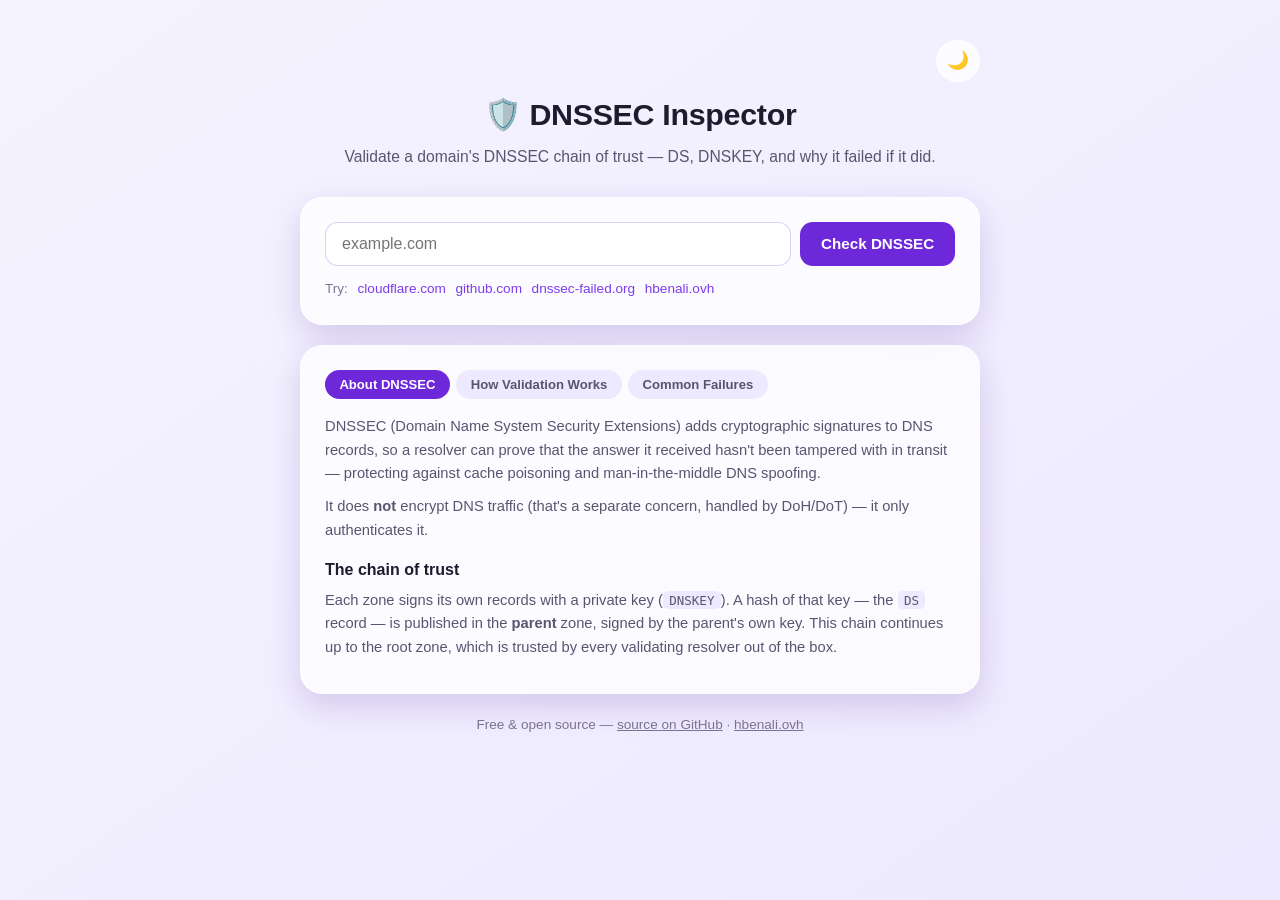
==== index.html @ 381cd642 "Initial commit: DNSSEC Inspector" ====
<!DOCTYPE html>
<html lang="en">
<head>
    <meta charset="UTF-8">
    <meta name="viewport" content="width=device-width, initial-scale=1.0">
    <title>DNSSEC Inspector — Chain of Trust Validator</title>

    <!-- SEO -->
    <meta name="description" content="Free DNSSEC validator. Check whether a domain's DNSSEC chain of trust is signed and valid, inspect its DS and DNSKEY records, and see exactly why validation failed if it did.">
    <meta name="keywords" content="DNSSEC, DNSSEC checker, DS record, DNSKEY, chain of trust, RRSIG, DNS security, domain validation">
    <meta name="author" content="Houssem Ben Ali">
    <meta name="robots" content="index, follow">
    <link rel="canonical" href="https://dnssec.hbenali.ovh/">

    <!-- Security (static hosting: no custom HTTP headers, so CSP/referrer are set here; X-Frame-Options/X-Content-Type-Options need a real header and aren't achievable via meta) -->
    <meta http-equiv="Content-Security-Policy" content="default-src 'self'; script-src 'self' 'unsafe-inline'; style-src 'self' 'unsafe-inline'; font-src 'self'; img-src 'self' data:; connect-src 'self' https://dns.google; object-src 'none'; base-uri 'self'; form-action 'self'">
    <meta name="referrer" content="strict-origin-when-cross-origin">

    <!-- Open Graph -->
    <meta property="og:type" content="website">
    <meta property="og:title" content="DNSSEC Inspector — Chain of Trust Validator">
    <meta property="og:description" content="Check whether a domain's DNSSEC chain of trust is signed and valid, inspect its DS and DNSKEY records, and see exactly why validation failed if it did.">
    <meta property="og:url" content="https://dnssec.hbenali.ovh/">
    <meta property="og:site_name" content="DNSSEC Inspector">
    <meta property="og:locale" content="en_US">
    <meta property="og:image" content="https://dnssec.hbenali.ovh/icon-512.png">

    <!-- Twitter Card -->
    <meta name="twitter:card" content="summary">
    <meta name="twitter:title" content="DNSSEC Inspector — Chain of Trust Validator">
    <meta name="twitter:description" content="Check whether a domain's DNSSEC chain of trust is signed and valid, inspect its DS and DNSKEY records, and see exactly why validation failed if it did.">
    <meta name="twitter:image" content="https://dnssec.hbenali.ovh/icon-512.png">

    <!-- Favicon -->
    <link rel="icon" type="image/svg+xml" href="/favicon.svg">
    <link rel="alternate icon" href="/favicon.ico">
    <link rel="apple-touch-icon" href="/apple-touch-icon.png">
    <meta name="theme-color" content="#4c1d95">
    <link rel="manifest" href="/manifest.json">
    <meta name="mobile-web-app-capable" content="yes">
    <meta name="apple-mobile-web-app-capable" content="yes">
    <meta name="apple-mobile-web-app-status-bar-style" content="black-translucent">
    <meta name="apple-mobile-web-app-title" content="DNSSEC Inspector">

    <!-- dns.google is only hit on-demand after a lookup -->
    <link rel="dns-prefetch" href="https://dns.google">

    <!-- Structured data -->
    <script type="application/ld+json">
    {
        "@context": "https://schema.org",
        "@graph": [
            {
                "@type": "WebSite",
                "url": "https://dnssec.hbenali.ovh/",
                "name": "DNSSEC Inspector",
                "description": "Free DNSSEC chain-of-trust validator.",
                "potentialAction": {
                    "@type": "SearchAction",
                    "target": "https://dnssec.hbenali.ovh/?domain={search_term_string}",
                    "query-input": "required name=search_term_string"
                }
            },
            {
                "@type": "WebApplication",
                "name": "DNSSEC Inspector",
                "url": "https://dnssec.hbenali.ovh/",
                "applicationCategory": "UtilitiesApplication",
                "operatingSystem": "Any",
                "description": "Check whether a domain's DNSSEC chain of trust is signed and valid, inspect DS and DNSKEY records, and see why validation failed if it did.",
                "offers": { "@type": "Offer", "price": "0", "priceCurrency": "USD" }
            }
        ]
    }
    </script>

    <style>
        * { margin: 0; padding: 0; box-sizing: border-box; }

        :root {
            --bg-1: #f5f3ff;
            --bg-2: #ede9fe;
            --text: #1e1b2e;
            --text-muted: #5b5470;
            --text-soft: #7c7593;
            --card-bg: rgba(255, 255, 255, 0.75);
            --card-border: rgba(255, 255, 255, 0.6);
            --accent: #7c3aed;
            --accent-dark: #5b21b6;
            --accent-solid: #6d28d9;
            --accent-solid-hover: #5b21b6;
            --input-bg: #ffffff;
            --input-border: rgba(124, 58, 237, 0.25);
            --chip-bg: #ede9fe;
            --chip-bg2: #ede4ff;
            --shadow-color: rgba(76, 29, 149, 0.18);
            --good: #15803d;
            --good-bg: rgba(21, 128, 61, 0.12);
            --bad: #b91c1c;
            --bad-bg: rgba(185, 28, 28, 0.12);
            --neutral: #57534e;
            --neutral-bg: rgba(87, 83, 78, 0.1);
        }

        @media (prefers-color-scheme: dark) {
            :root:not([data-theme="light"]) {
                --bg-1: #150f26;
                --bg-2: #1e1533;
                --text: #ece9f7;
                --text-muted: #a79fc2;
                --text-soft: #8b83a8;
                --card-bg: rgba(30, 21, 51, 0.78);
                --card-border: rgba(255, 255, 255, 0.08);
                --accent: #a78bfa;
                --accent-dark: #c4b5fd;
                --accent-solid: #7c3aed;
                --accent-solid-hover: #6d28d9;
                --input-bg: #1a1330;
                --input-border: rgba(167, 139, 250, 0.3);
                --chip-bg: #241a3d;
                --chip-bg2: #2a1f45;
                --shadow-color: rgba(0, 0, 0, 0.5);
                --good: #4ade80;
                --good-bg: rgba(74, 222, 128, 0.12);
                --bad: #f87171;
                --bad-bg: rgba(248, 113, 113, 0.14);
                --neutral: #a8a29e;
                --neutral-bg: rgba(168, 162, 158, 0.12);
            }
        }

        :root[data-theme="dark"] {
            --bg-1: #150f26;
            --bg-2: #1e1533;
            --text: #ece9f7;
            --text-muted: #a79fc2;
            --text-soft: #8b83a8;
            --card-bg: rgba(30, 21, 51, 0.78);
            --card-border: rgba(255, 255, 255, 0.08);
            --accent: #a78bfa;
            --accent-dark: #c4b5fd;
            --accent-solid: #7c3aed;
            --accent-solid-hover: #6d28d9;
            --input-bg: #1a1330;
            --input-border: rgba(167, 139, 250, 0.3);
            --chip-bg: #241a3d;
            --chip-bg2: #2a1f45;
            --shadow-color: rgba(0, 0, 0, 0.5);
            --good: #4ade80;
            --good-bg: rgba(74, 222, 128, 0.12);
            --bad: #f87171;
            --bad-bg: rgba(248, 113, 113, 0.14);
            --neutral: #a8a29e;
            --neutral-bg: rgba(168, 162, 158, 0.12);
        }

        body {
            font-family: -apple-system, BlinkMacSystemFont, 'Segoe UI', Roboto, Helvetica, Arial, sans-serif;
            background: linear-gradient(145deg, var(--bg-1) 0%, var(--bg-2) 100%);
            color: var(--text);
            min-height: 100vh;
            line-height: 1.6;
            transition: background 0.3s, color 0.3s;
        }

        .container {
            max-width: 720px;
            margin: 0 auto;
            padding: 2.5rem 1.25rem 4rem;
        }

        .top-row {
            display: flex;
            justify-content: flex-end;
            margin-bottom: 0.5rem;
        }

        .theme-toggle {
            width: 2.6rem;
            height: 2.6rem;
            border-radius: 50%;
            border: 1px solid var(--card-border);
            background: var(--card-bg);
            cursor: pointer;
            font-size: 1.1rem;
            display: flex;
            align-items: center;
            justify-content: center;
            transition: transform 0.2s, border-color 0.2s;
        }

        .theme-toggle:hover { transform: scale(1.08); border-color: var(--accent); }

        header {
            text-align: center;
            margin-bottom: 1.75rem;
        }

        header h1 {
            font-size: 1.9rem;
            font-weight: 800;
            letter-spacing: -0.01em;
            margin-bottom: 0.35rem;
        }

        header p {
            color: var(--text-muted);
            font-size: 0.98rem;
        }

        .glass-card {
            background: var(--card-bg);
            backdrop-filter: blur(12px);
            -webkit-backdrop-filter: blur(12px);
            border: 1px solid var(--card-border);
            border-radius: 1.4rem;
            box-shadow: 0 12px 32px var(--shadow-color);
            padding: 1.5rem;
            margin-bottom: 1.25rem;
        }

        .lookup-row {
            display: flex;
            gap: 0.6rem;
        }

        input[type="text"] {
            flex: 1;
            padding: 0.75rem 1rem;
            font-size: 1rem;
            border-radius: 0.8rem;
            border: 1px solid var(--input-border);
            background: var(--input-bg);
            color: var(--text);
            outline: none;
            transition: border-color 0.2s;
        }

        input[type="text"]:focus { border-color: var(--accent); }

        button {
            padding: 0.75rem 1.3rem;
            font-size: 0.95rem;
            font-weight: 700;
            background: var(--accent-solid);
            color: #ffffff;
            border: none;
            border-radius: 0.8rem;
            cursor: pointer;
            transition: background 0.2s, transform 0.2s;
            white-space: nowrap;
        }

        button:hover { background: var(--accent-solid-hover); }
        button:active { transform: scale(0.97); }

        .examples {
            margin-top: 0.75rem;
            font-size: 0.85rem;
            color: var(--text-soft);
            display: flex;
            flex-wrap: wrap;
            gap: 0.4rem 0.6rem;
            align-items: center;
        }

        .examples a {
            color: var(--accent);
            text-decoration: none;
            cursor: pointer;
        }

        .examples a:hover { text-decoration: underline; }

        .hidden { display: none !important; }

        .spinner {
            display: inline-block;
            width: 1rem;
            height: 1rem;
            border: 2px solid var(--accent);
            border-top-color: transparent;
            border-radius: 50%;
            animation: spin 0.7s linear infinite;
            vertical-align: -0.15em;
            margin-right: 0.4rem;
        }

        @keyframes spin { to { transform: rotate(360deg); } }

        .verdict {
            display: flex;
            align-items: flex-start;
            gap: 0.9rem;
            padding: 1.1rem 1.2rem;
            border-radius: 1rem;
            margin-bottom: 1rem;
        }

        .verdict.good { background: var(--good-bg); color: var(--good); }
        .verdict.bad { background: var(--bad-bg); color: var(--bad); }
        .verdict.neutral { background: var(--neutral-bg); color: var(--neutral); }

        .verdict .icon { font-size: 1.8rem; line-height: 1; }
        .verdict .title { font-weight: 800; font-size: 1.15rem; margin-bottom: 0.2rem; }
        .verdict .detail { font-size: 0.9rem; color: var(--text-muted); font-weight: 400; }

        .section-title {
            font-size: 0.78rem;
            font-weight: 700;
            text-transform: uppercase;
            letter-spacing: 0.04em;
            color: var(--text-soft);
            margin: 1.1rem 0 0.6rem;
        }

        .section-title:first-child { margin-top: 0; }

        .record-list { list-style: none; }

        .record-item {
            background: var(--chip-bg);
            border-radius: 0.7rem;
            padding: 0.7rem 0.9rem;
            margin-bottom: 0.5rem;
            font-family: 'SF Mono', 'Fira Code', monospace;
            font-size: 0.82rem;
            word-break: break-all;
        }

        .record-item .tag {
            display: inline-block;
            background: var(--accent-solid);
            color: #fff;
            font-family: -apple-system, sans-serif;
            font-size: 0.68rem;
            font-weight: 700;
            padding: 0.12rem 0.5rem;
            border-radius: 2em;
            margin-right: 0.5rem;
            vertical-align: middle;
        }

        .empty-note {
            color: var(--text-soft);
            font-size: 0.88rem;
            font-style: italic;
        }

        .raw-toggle {
            background: none;
            border: none;
            color: var(--accent);
            font-weight: 600;
            font-size: 0.85rem;
            padding: 0.4rem 0;
            cursor: pointer;
        }

        .raw-json {
            background: var(--input-bg);
            border: 1px solid var(--input-border);
            border-radius: 0.7rem;
            padding: 0.9rem;
            font-family: 'SF Mono', 'Fira Code', monospace;
            font-size: 0.76rem;
            white-space: pre-wrap;
            word-break: break-all;
            max-height: 320px;
            overflow-y: auto;
            margin-top: 0.5rem;
        }

        .guide-tabs {
            display: flex;
            flex-wrap: wrap;
            gap: 0.4rem;
            margin-bottom: 1rem;
        }

        .guide-tab {
            background: var(--chip-bg);
            color: var(--text-muted);
            border: none;
            border-radius: 2em;
            padding: 0.45rem 0.9rem;
            font-size: 0.82rem;
            font-weight: 600;
            cursor: pointer;
        }

        .guide-tab.active { background: var(--accent-solid); color: #fff; }

        .guide-panel { display: none; font-size: 0.92rem; color: var(--text-muted); }
        .guide-panel.active { display: block; }
        .guide-panel h3 { color: var(--text); font-size: 1rem; margin: 0.9rem 0 0.4rem; }
        .guide-panel h3:first-child { margin-top: 0; }
        .guide-panel p { margin-bottom: 0.6rem; }
        .guide-panel code {
            background: var(--chip-bg);
            padding: 0.1rem 0.4rem;
            border-radius: 0.3rem;
            font-family: 'SF Mono', 'Fira Code', monospace;
            font-size: 0.85em;
        }

        footer {
            text-align: center;
            font-size: 0.85rem;
            color: var(--text-soft);
        }

        footer a { color: var(--text-soft); }
        footer a:hover { color: var(--accent); }

        @media (max-width: 480px) {
            .lookup-row { flex-direction: column; }
            .glass-card { padding: 1.1rem; border-radius: 1.1rem; }
        }
    </style>
</head>
<body>
    <div class="container">
        <div class="top-row">
            <button class="theme-toggle" id="themeToggle" type="button" aria-label="Toggle dark mode" title="Toggle theme">🌙</button>
        </div>

        <header>
            <h1>🛡️ DNSSEC Inspector</h1>
            <p>Validate a domain's DNSSEC chain of trust — DS, DNSKEY, and why it failed if it did.</p>
        </header>

        <div class="glass-card">
            <form id="lookupForm">
                <label for="domainInput" class="hidden">Domain name</label>
                <div class="lookup-row">
                    <input type="text" id="domainInput" placeholder="example.com" autocomplete="off" spellcheck="false" required>
                    <button type="submit" id="lookupBtn">Check DNSSEC</button>
                </div>
            </form>
            <div class="examples">
                Try:
                <a data-domain="cloudflare.com">cloudflare.com</a>
                <a data-domain="github.com">github.com</a>
                <a data-domain="dnssec-failed.org">dnssec-failed.org</a>
                <a data-domain="hbenali.ovh">hbenali.ovh</a>
            </div>
        </div>

        <div id="feedback" class="glass-card hidden"></div>

        <div id="results" class="glass-card hidden"></div>

        <div class="glass-card">
            <div class="guide-tabs">
                <button type="button" class="guide-tab active" data-panel="about">About DNSSEC</button>
                <button type="button" class="guide-tab" data-panel="howworks">How Validation Works</button>
                <button type="button" class="guide-tab" data-panel="issues">Common Failures</button>
            </div>

            <div class="guide-panel active" id="panel-about">
                <p>DNSSEC (Domain Name System Security Extensions) adds cryptographic signatures to DNS records, so a resolver can prove that the answer it received hasn't been tampered with in transit — protecting against cache poisoning and man-in-the-middle DNS spoofing.</p>
                <p>It does <strong>not</strong> encrypt DNS traffic (that's a separate concern, handled by DoH/DoT) — it only authenticates it.</p>
                <h3>The chain of trust</h3>
                <p>Each zone signs its own records with a private key (<code>DNSKEY</code>). A hash of that key — the <code>DS</code> record — is published in the <strong>parent</strong> zone, signed by the parent's own key. This chain continues up to the root zone, which is trusted by every validating resolver out of the box.</p>
            </div>

            <div class="guide-panel" id="panel-howworks">
                <p>This tool asks Google's public resolver (<code>dns.google</code>, DNSSEC-aware) to look up the domain and reports its own <code>AD</code> (Authenticated Data) flag — the same signal your ISP's or browser's resolver relies on.</p>
                <h3>Records checked</h3>
                <p><code>DS</code> — published in the parent zone; its presence is what makes a domain "signed" at all.</p>
                <p><code>DNSKEY</code> — the zone's own public keys: a Key Signing Key (KSK, flag 257) and usually a Zone Signing Key (ZSK, flag 256).</p>
                <p><code>RRSIG</code> — the actual signature attached to each signed record set, included inline when a lookup is made with the DNSSEC OK bit set.</p>
            </div>

            <div class="guide-panel" id="panel-issues">
                <h3>Not signed</h3>
                <p>No <code>DS</code> record exists at the parent zone. This is the default for most domains — DNSSEC is opt-in, not a failure by itself.</p>
                <h3>Validation failed (bogus)</h3>
                <p>A <code>DS</code> record exists, but the signature doesn't check out — usually a stale <code>DS</code> left after rotating <code>DNSKEY</code>s, an expired <code>RRSIG</code>, or a registrar/DNS-host misconfiguration. Browsers and resolvers that enforce DNSSEC will refuse to resolve the domain at all until this is fixed.</p>
                <h3>Expired signatures</h3>
                <p><code>RRSIG</code> records carry validity windows. If a zone stops re-signing (e.g. an automation job breaks), everything downstream starts failing validation once the signatures expire — a common self-inflicted outage.</p>
            </div>
        </div>

        <footer>
            <p>Free &amp; open source — <a href="https://github.com/hbenali/dnssec-inspector-web" target="_blank" rel="noopener">source on GitHub</a> · <a href="https://hbenali.ovh" target="_blank" rel="noopener noreferrer">hbenali.ovh</a></p>
        </footer>
    </div>

    <script>
    (function () {
        'use strict';

        const themeToggle = document.getElementById('themeToggle');
        const lookupForm = document.getElementById('lookupForm');
        const domainInput = document.getElementById('domainInput');
        const feedback = document.getElementById('feedback');
        const results = document.getElementById('results');

        // ---------- Theme ----------
        const THEME_KEY = 'dnssecInspectorTheme';

        function getStoredTheme() {
            try { return localStorage.getItem(THEME_KEY); } catch (e) { return null; }
        }

        function effectiveTheme() {
            const stored = getStoredTheme();
            if (stored === 'light' || stored === 'dark') return stored;
            return window.matchMedia && window.matchMedia('(prefers-color-scheme: dark)').matches ? 'dark' : 'light';
        }

        function applyTheme() {
            const stored = getStoredTheme();
            if (stored === 'light' || stored === 'dark') {
                document.documentElement.setAttribute('data-theme', stored);
            } else {
                document.documentElement.removeAttribute('data-theme');
            }
            themeToggle.textContent = effectiveTheme() === 'dark' ? '☀️' : '🌙';
        }

        themeToggle.addEventListener('click', () => {
            const next = effectiveTheme() === 'dark' ? 'light' : 'dark';
            try { localStorage.setItem(THEME_KEY, next); } catch (e) {}
            applyTheme();
        });

        applyTheme();

        // ---------- Guide tabs ----------
        document.querySelectorAll('.guide-tab').forEach((tab) => {
            tab.addEventListener('click', () => {
                document.querySelectorAll('.guide-tab').forEach((t) => t.classList.remove('active'));
                document.querySelectorAll('.guide-panel').forEach((p) => p.classList.remove('active'));
                tab.classList.add('active');
                document.getElementById('panel-' + tab.dataset.panel).classList.add('active');
            });
        });

        // ---------- Examples ----------
        document.querySelectorAll('.examples a').forEach((a) => {
            a.addEventListener('click', () => {
                domainInput.value = a.dataset.domain;
                runLookup(a.dataset.domain);
            });
        });

        // ---------- Domain extraction & URL param ----------
        function extractDomain(input) {
            try {
                if (!input.startsWith('http://') && !input.startsWith('https://')) {
                    input = 'https://' + input;
                }
                return new URL(input).hostname;
            } catch {
                return input.replace(/^https?:\/\//, '').split('/')[0].trim();
            }
        }

        function getQueryParam(name) {
            return new URLSearchParams(window.location.search).get(name);
        }

        lookupForm.addEventListener('submit', function (e) {
            e.preventDefault();
            const raw = domainInput.value.trim();
            if (!raw) return;
            const domain = extractDomain(raw);
            domainInput.value = domain;
            runLookup(domain);
        });

        const domainParam = getQueryParam('domain');
        if (domainParam) {
            const normalized = extractDomain(domainParam);
            domainInput.value = normalized;
            runLookup(normalized);
        }

        // ---------- DNS-over-HTTPS ----------
        async function doh(name, type) {
            const url = `https://dns.google/resolve?name=${encodeURIComponent(name)}&type=${type}&do=1`;
            const res = await fetch(url);
            if (!res.ok) throw new Error(`DNS query failed (HTTP ${res.status})`);
            return res.json();
        }

        const DS_DIGEST_NAMES = { 1: 'SHA-1', 2: 'SHA-256', 3: 'GOST R 34.11-94', 4: 'SHA-384' };
        const ALGO_NAMES = {
            5: 'RSA/SHA-1', 7: 'RSASHA1-NSEC3-SHA1', 8: 'RSA/SHA-256', 10: 'RSA/SHA-512',
            13: 'ECDSA P-256/SHA-256', 14: 'ECDSA P-384/SHA-384', 15: 'Ed25519', 16: 'Ed448'
        };

        const EDE_MESSAGES = {
            1: 'Unsupported DNSKEY algorithm', 2: 'Unsupported DS digest type',
            6: 'DNSSEC bogus (signature verification failed)', 7: 'Signature expired',
            8: 'Signature not yet valid', 9: 'DNSKEY missing that matches a DS record',
            10: 'RRSIGs missing', 11: 'No zone key found for the signed record',
            12: 'NSEC missing', 23: 'Unsupported NSEC3 iteration count'
        };

        function escapeHtml(str) {
            if (!str) return '';
            return String(str).replace(/[&<>"]/g, (m) => ({
                '&': '&amp;', '<': '&lt;', '>': '&gt;', '"': '&quot;'
            }[m]));
        }

        function parseDnskey(data) {
            const parts = data.split(' ');
            const flags = parseInt(parts[0], 10);
            const algo = parseInt(parts[2], 10);
            return {
                role: flags === 257 ? 'KSK' : flags === 256 ? 'ZSK' : `flags ${flags}`,
                algo: ALGO_NAMES[algo] || `algorithm ${algo}`,
                raw: data
            };
        }

        function parseDs(data) {
            const parts = data.split(' ');
            const keyTag = parts[0];
            const algo = parseInt(parts[1], 10);
            const digestType = parseInt(parts[2], 10);
            return {
                keyTag,
                algo: ALGO_NAMES[algo] || `algorithm ${algo}`,
                digestType: DS_DIGEST_NAMES[digestType] || `type ${digestType}`,
                weakDigest: digestType === 1,
                raw: data
            };
        }

        function renderVerdict(kind, title, detail) {
            const icon = kind === 'good' ? '✅' : kind === 'bad' ? '⚠️' : '➖';
            return `
                <div class="verdict ${kind}">
                    <div class="icon">${icon}</div>
                    <div>
                        <div class="title">${escapeHtml(title)}</div>
                        <div class="detail">${detail}</div>
                    </div>
                </div>
            `;
        }

        async function runLookup(domain) {
            feedback.innerHTML = '<span class="spinner"></span>Checking DNSSEC for ' + escapeHtml(domain) + '...';
            feedback.classList.remove('hidden');
            results.classList.add('hidden');
            results.innerHTML = '';

            try {
                const [dsRes, dnskeyRes] = await Promise.all([
                    doh(domain, 'DS'),
                    doh(domain, 'DNSKEY')
                ]);

                const dsRecords = (dsRes.Answer || []).filter((r) => r.type === 43).map((r) => parseDs(r.data));
                const dnskeyRecords = (dnskeyRes.Answer || []).filter((r) => r.type === 48).map((r) => parseDnskey(r.data));

                const signed = dsRecords.length > 0;
                const validated = dnskeyRes.AD === true;
                const failed = signed && dnskeyRes.Status === 2;

                const edeCodes = (dnskeyRes.extended_dns_errors || dsRes.extended_dns_errors || [])
                    .map((e) => EDE_MESSAGES[e.info_code] || e.extra_text || `error ${e.info_code}`);

                let verdictHtml;
                if (!signed) {
                    verdictHtml = renderVerdict('neutral', 'Not signed',
                        `${escapeHtml(domain)} has no DS record at its parent zone — it isn't using DNSSEC. This is the default for most domains, not necessarily a problem.`);
                } else if (validated) {
                    verdictHtml = renderVerdict('good', 'DNSSEC validated',
                        `The chain of trust from the root down to ${escapeHtml(domain)} checks out. A DNSSEC-aware resolver will accept its answers as authentic.`);
                } else if (failed) {
                    const reason = edeCodes.length ? escapeHtml(edeCodes.join('; ')) : 'signature verification failed';
                    verdictHtml = renderVerdict('bad', 'DNSSEC validation FAILED',
                        `${escapeHtml(domain)} publishes a DS record, but the chain does not validate (${reason}). A DNSSEC-enforcing resolver will refuse to resolve this domain at all.`);
                } else {
                    verdictHtml = renderVerdict('neutral', 'Indeterminate',
                        `${escapeHtml(domain)} has a DS record, but the validating resolver did not set the authenticated flag. Try again, or check with a second resolver.`);
                }

                let html = verdictHtml;

                html += '<div class="section-title">DS records (parent zone)</div>';
                if (dsRecords.length) {
                    html += '<ul class="record-list">' + dsRecords.map((d) => `
                        <li class="record-item"><span class="tag">DS</span>Key tag ${escapeHtml(d.keyTag)} · ${escapeHtml(d.algo)} · digest ${escapeHtml(d.digestType)}${d.weakDigest ? ' ⚠️ deprecated' : ''}</li>
                    `).join('') + '</ul>';
                } else {
                    html += '<p class="empty-note">No DS records found.</p>';
                }

                html += '<div class="section-title">DNSKEY records (zone)</div>';
                if (dnskeyRecords.length) {
                    html += '<ul class="record-list">' + dnskeyRecords.map((k) => `
                        <li class="record-item"><span class="tag">${escapeHtml(k.role)}</span>${escapeHtml(k.algo)}</li>
                    `).join('') + '</ul>';
                } else {
                    html += '<p class="empty-note">No DNSKEY records found.</p>';
                }

                const rawId = 'raw-' + Math.random().toString(36).slice(2);
                html += `<button type="button" class="raw-toggle" data-target="${rawId}">Show raw DNS responses ▾</button>`;
                html += `<pre class="raw-json hidden" id="${rawId}">${escapeHtml(JSON.stringify({ ds: dsRes, dnskey: dnskeyRes }, null, 2))}</pre>`;

                results.innerHTML = html;
                results.classList.remove('hidden');

                const rawToggle = results.querySelector('.raw-toggle');
                rawToggle.addEventListener('click', () => {
                    const pre = document.getElementById(rawToggle.dataset.target);
                    const show = pre.classList.toggle('hidden');
                    rawToggle.textContent = show ? 'Show raw DNS responses ▾' : 'Hide raw DNS responses ▴';
                });

            } catch (err) {
                results.innerHTML = renderVerdict('bad', 'Lookup failed', escapeHtml(err.message));
                results.classList.remove('hidden');
            } finally {
                feedback.classList.add('hidden');
            }
        }

        if ('serviceWorker' in navigator) {
            navigator.serviceWorker.register('/sw.js');
        }
    })();
    </script>
</body>
</html>
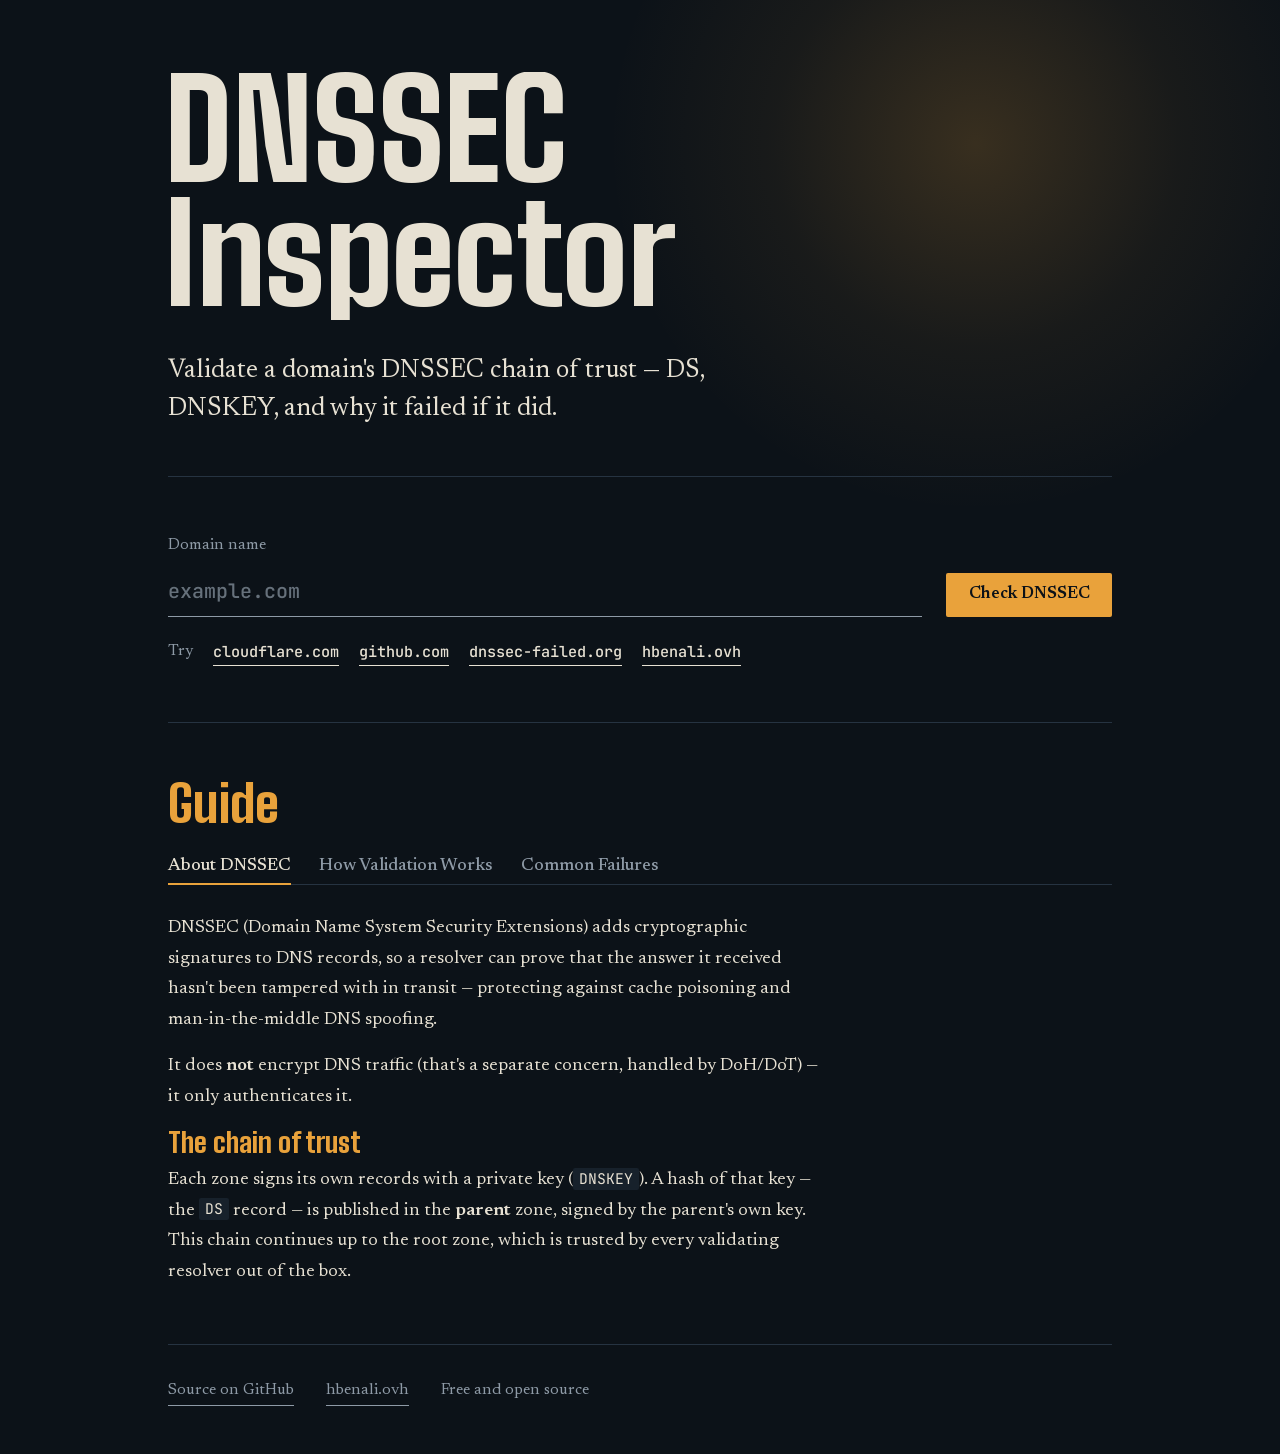
==== commit eafef801: "feat: restyle with the dark editorial design system Align with hbenali.ovh: self-hosted Big Shoulder" ====
--- a/index.html
+++ b/index.html
@@ -35,7 +35,7 @@
     <link rel="icon" type="image/svg+xml" href="/favicon.svg">
     <link rel="alternate icon" href="/favicon.ico">
     <link rel="apple-touch-icon" href="/apple-touch-icon.png">
-    <meta name="theme-color" content="#4c1d95">
+    <meta name="theme-color" content="#0c1218">
     <link rel="manifest" href="/manifest.json">
     <meta name="mobile-web-app-capable" content="yes">
     <meta name="apple-mobile-web-app-capable" content="yes">
@@ -74,390 +74,48 @@
     }
     </script>
 
-    <style>
-        * { margin: 0; padding: 0; box-sizing: border-box; }
-
-        :root {
-            --bg-1: #f5f3ff;
-            --bg-2: #ede9fe;
-            --text: #1e1b2e;
-            --text-muted: #5b5470;
-            --text-soft: #7c7593;
-            --card-bg: rgba(255, 255, 255, 0.75);
-            --card-border: rgba(255, 255, 255, 0.6);
-            --accent: #7c3aed;
-            --accent-dark: #5b21b6;
-            --accent-solid: #6d28d9;
-            --accent-solid-hover: #5b21b6;
-            --input-bg: #ffffff;
-            --input-border: rgba(124, 58, 237, 0.25);
-            --chip-bg: #ede9fe;
-            --chip-bg2: #ede4ff;
-            --shadow-color: rgba(76, 29, 149, 0.18);
-            --good: #15803d;
-            --good-bg: rgba(21, 128, 61, 0.12);
-            --bad: #b91c1c;
-            --bad-bg: rgba(185, 28, 28, 0.12);
-            --neutral: #57534e;
-            --neutral-bg: rgba(87, 83, 78, 0.1);
-        }
-
-        @media (prefers-color-scheme: dark) {
-            :root:not([data-theme="light"]) {
-                --bg-1: #150f26;
-                --bg-2: #1e1533;
-                --text: #ece9f7;
-                --text-muted: #a79fc2;
-                --text-soft: #8b83a8;
-                --card-bg: rgba(30, 21, 51, 0.78);
-                --card-border: rgba(255, 255, 255, 0.08);
-                --accent: #a78bfa;
-                --accent-dark: #c4b5fd;
-                --accent-solid: #7c3aed;
-                --accent-solid-hover: #6d28d9;
-                --input-bg: #1a1330;
-                --input-border: rgba(167, 139, 250, 0.3);
-                --chip-bg: #241a3d;
-                --chip-bg2: #2a1f45;
-                --shadow-color: rgba(0, 0, 0, 0.5);
-                --good: #4ade80;
-                --good-bg: rgba(74, 222, 128, 0.12);
-                --bad: #f87171;
-                --bad-bg: rgba(248, 113, 113, 0.14);
-                --neutral: #a8a29e;
-                --neutral-bg: rgba(168, 162, 158, 0.12);
-            }
-        }
-
-        :root[data-theme="dark"] {
-            --bg-1: #150f26;
-            --bg-2: #1e1533;
-            --text: #ece9f7;
-            --text-muted: #a79fc2;
-            --text-soft: #8b83a8;
-            --card-bg: rgba(30, 21, 51, 0.78);
-            --card-border: rgba(255, 255, 255, 0.08);
-            --accent: #a78bfa;
-            --accent-dark: #c4b5fd;
-            --accent-solid: #7c3aed;
-            --accent-solid-hover: #6d28d9;
-            --input-bg: #1a1330;
-            --input-border: rgba(167, 139, 250, 0.3);
-            --chip-bg: #241a3d;
-            --chip-bg2: #2a1f45;
-            --shadow-color: rgba(0, 0, 0, 0.5);
-            --good: #4ade80;
-            --good-bg: rgba(74, 222, 128, 0.12);
-            --bad: #f87171;
-            --bad-bg: rgba(248, 113, 113, 0.14);
-            --neutral: #a8a29e;
-            --neutral-bg: rgba(168, 162, 158, 0.12);
-        }
-
-        body {
-            font-family: -apple-system, BlinkMacSystemFont, 'Segoe UI', Roboto, Helvetica, Arial, sans-serif;
-            background: linear-gradient(145deg, var(--bg-1) 0%, var(--bg-2) 100%);
-            color: var(--text);
-            min-height: 100vh;
-            line-height: 1.6;
-            transition: background 0.3s, color 0.3s;
-        }
-
-        .container {
-            max-width: 720px;
-            margin: 0 auto;
-            padding: 2.5rem 1.25rem 4rem;
-        }
-
-        .top-row {
-            display: flex;
-            justify-content: flex-end;
-            margin-bottom: 0.5rem;
-        }
-
-        .theme-toggle {
-            width: 2.6rem;
-            height: 2.6rem;
-            border-radius: 50%;
-            border: 1px solid var(--card-border);
-            background: var(--card-bg);
-            cursor: pointer;
-            font-size: 1.1rem;
-            display: flex;
-            align-items: center;
-            justify-content: center;
-            transition: transform 0.2s, border-color 0.2s;
-        }
-
-        .theme-toggle:hover { transform: scale(1.08); border-color: var(--accent); }
-
-        header {
-            text-align: center;
-            margin-bottom: 1.75rem;
-        }
-
-        header h1 {
-            font-size: 1.9rem;
-            font-weight: 800;
-            letter-spacing: -0.01em;
-            margin-bottom: 0.35rem;
-        }
-
-        header p {
-            color: var(--text-muted);
-            font-size: 0.98rem;
-        }
-
-        .glass-card {
-            background: var(--card-bg);
-            backdrop-filter: blur(12px);
-            -webkit-backdrop-filter: blur(12px);
-            border: 1px solid var(--card-border);
-            border-radius: 1.4rem;
-            box-shadow: 0 12px 32px var(--shadow-color);
-            padding: 1.5rem;
-            margin-bottom: 1.25rem;
-        }
-
-        .lookup-row {
-            display: flex;
-            gap: 0.6rem;
-        }
-
-        input[type="text"] {
-            flex: 1;
-            padding: 0.75rem 1rem;
-            font-size: 1rem;
-            border-radius: 0.8rem;
-            border: 1px solid var(--input-border);
-            background: var(--input-bg);
-            color: var(--text);
-            outline: none;
-            transition: border-color 0.2s;
-        }
-
-        input[type="text"]:focus { border-color: var(--accent); }
-
-        button {
-            padding: 0.75rem 1.3rem;
-            font-size: 0.95rem;
-            font-weight: 700;
-            background: var(--accent-solid);
-            color: #ffffff;
-            border: none;
-            border-radius: 0.8rem;
-            cursor: pointer;
-            transition: background 0.2s, transform 0.2s;
-            white-space: nowrap;
-        }
-
-        button:hover { background: var(--accent-solid-hover); }
-        button:active { transform: scale(0.97); }
-
-        .examples {
-            margin-top: 0.75rem;
-            font-size: 0.85rem;
-            color: var(--text-soft);
-            display: flex;
-            flex-wrap: wrap;
-            gap: 0.4rem 0.6rem;
-            align-items: center;
-        }
-
-        .examples a {
-            color: var(--accent);
-            text-decoration: none;
-            cursor: pointer;
-        }
-
-        .examples a:hover { text-decoration: underline; }
-
-        .hidden { display: none !important; }
-
-        .spinner {
-            display: inline-block;
-            width: 1rem;
-            height: 1rem;
-            border: 2px solid var(--accent);
-            border-top-color: transparent;
-            border-radius: 50%;
-            animation: spin 0.7s linear infinite;
-            vertical-align: -0.15em;
-            margin-right: 0.4rem;
-        }
-
-        @keyframes spin { to { transform: rotate(360deg); } }
-
-        .verdict {
-            display: flex;
-            align-items: flex-start;
-            gap: 0.9rem;
-            padding: 1.1rem 1.2rem;
-            border-radius: 1rem;
-            margin-bottom: 1rem;
-        }
-
-        .verdict.good { background: var(--good-bg); color: var(--good); }
-        .verdict.bad { background: var(--bad-bg); color: var(--bad); }
-        .verdict.neutral { background: var(--neutral-bg); color: var(--neutral); }
-
-        .verdict .icon { font-size: 1.8rem; line-height: 1; }
-        .verdict .title { font-weight: 800; font-size: 1.15rem; margin-bottom: 0.2rem; }
-        .verdict .detail { font-size: 0.9rem; color: var(--text-muted); font-weight: 400; }
-
-        .section-title {
-            font-size: 0.78rem;
-            font-weight: 700;
-            text-transform: uppercase;
-            letter-spacing: 0.04em;
-            color: var(--text-soft);
-            margin: 1.1rem 0 0.6rem;
-        }
-
-        .section-title:first-child { margin-top: 0; }
-
-        .record-list { list-style: none; }
-
-        .record-item {
-            background: var(--chip-bg);
-            border-radius: 0.7rem;
-            padding: 0.7rem 0.9rem;
-            margin-bottom: 0.5rem;
-            font-family: 'SF Mono', 'Fira Code', monospace;
-            font-size: 0.82rem;
-            word-break: break-all;
-        }
-
-        .record-item .tag {
-            display: inline-block;
-            background: var(--accent-solid);
-            color: #fff;
-            font-family: -apple-system, sans-serif;
-            font-size: 0.68rem;
-            font-weight: 700;
-            padding: 0.12rem 0.5rem;
-            border-radius: 2em;
-            margin-right: 0.5rem;
-            vertical-align: middle;
-        }
-
-        .empty-note {
-            color: var(--text-soft);
-            font-size: 0.88rem;
-            font-style: italic;
-        }
-
-        .raw-toggle {
-            background: none;
-            border: none;
-            color: var(--accent);
-            font-weight: 600;
-            font-size: 0.85rem;
-            padding: 0.4rem 0;
-            cursor: pointer;
-        }
-
-        .raw-json {
-            background: var(--input-bg);
-            border: 1px solid var(--input-border);
-            border-radius: 0.7rem;
-            padding: 0.9rem;
-            font-family: 'SF Mono', 'Fira Code', monospace;
-            font-size: 0.76rem;
-            white-space: pre-wrap;
-            word-break: break-all;
-            max-height: 320px;
-            overflow-y: auto;
-            margin-top: 0.5rem;
-        }
-
-        .guide-tabs {
-            display: flex;
-            flex-wrap: wrap;
-            gap: 0.4rem;
-            margin-bottom: 1rem;
-        }
-
-        .guide-tab {
-            background: var(--chip-bg);
-            color: var(--text-muted);
-            border: none;
-            border-radius: 2em;
-            padding: 0.45rem 0.9rem;
-            font-size: 0.82rem;
-            font-weight: 600;
-            cursor: pointer;
-        }
-
-        .guide-tab.active { background: var(--accent-solid); color: #fff; }
-
-        .guide-panel { display: none; font-size: 0.92rem; color: var(--text-muted); }
-        .guide-panel.active { display: block; }
-        .guide-panel h3 { color: var(--text); font-size: 1rem; margin: 0.9rem 0 0.4rem; }
-        .guide-panel h3:first-child { margin-top: 0; }
-        .guide-panel p { margin-bottom: 0.6rem; }
-        .guide-panel code {
-            background: var(--chip-bg);
-            padding: 0.1rem 0.4rem;
-            border-radius: 0.3rem;
-            font-family: 'SF Mono', 'Fira Code', monospace;
-            font-size: 0.85em;
-        }
-
-        footer {
-            text-align: center;
-            font-size: 0.85rem;
-            color: var(--text-soft);
-        }
-
-        footer a { color: var(--text-soft); }
-        footer a:hover { color: var(--accent); }
-
-        @media (max-width: 480px) {
-            .lookup-row { flex-direction: column; }
-            .glass-card { padding: 1.1rem; border-radius: 1.1rem; }
-        }
-    </style>
+    <link rel="preload" as="font" type="font/woff2" href="/fonts/big-shoulders-latin-wght.woff2" crossorigin>
+    <link rel="preload" as="font" type="font/woff2" href="/fonts/newsreader-latin-wght.woff2" crossorigin>
+    <link rel="stylesheet" href="/site.css?v=3">
 </head>
 <body>
-    <div class="container">
-        <div class="top-row">
-            <button class="theme-toggle" id="themeToggle" type="button" aria-label="Toggle dark mode" title="Toggle theme">🌙</button>
-        </div>
-
-        <header>
-            <h1>🛡️ DNSSEC Inspector</h1>
-            <p>Validate a domain's DNSSEC chain of trust — DS, DNSKEY, and why it failed if it did.</p>
-        </header>
-
-        <div class="glass-card">
+    <header class="hero wrap">
+        <h1 class="display"><span class="line"><span>DNSSEC</span></span><span class="line"><span>Inspector</span></span></h1>
+        <p class="lead">Validate a domain's DNSSEC chain of trust — DS, DNSKEY, and why it failed if it did.</p>
+    </header>
+
+    <main>
+        <section class="block wrap lookup" aria-labelledby="lookup-h">
+            <h2 id="lookup-h" class="sr-only">Check a domain</h2>
             <form id="lookupForm">
-                <label for="domainInput" class="hidden">Domain name</label>
+                <label for="domainInput">Domain name</label>
                 <div class="lookup-row">
-                    <input type="text" id="domainInput" placeholder="example.com" autocomplete="off" spellcheck="false" required>
-                    <button type="submit" id="lookupBtn">Check DNSSEC</button>
+                    <div class="field">
+                        <input type="text" id="domainInput" placeholder="example.com" autocomplete="off" spellcheck="false" required>
+                    </div>
+                    <button type="submit" id="lookupBtn" class="btn">Check DNSSEC</button>
                 </div>
             </form>
             <div class="examples">
-                Try:
-                <a data-domain="cloudflare.com">cloudflare.com</a>
-                <a data-domain="github.com">github.com</a>
-                <a data-domain="dnssec-failed.org">dnssec-failed.org</a>
-                <a data-domain="hbenali.ovh">hbenali.ovh</a>
-            </div>
-        </div>
-
-        <div id="feedback" class="glass-card hidden"></div>
-
-        <div id="results" class="glass-card hidden"></div>
-
-        <div class="glass-card">
+                <span>Try</span>
+                <button type="button" data-domain="cloudflare.com">cloudflare.com</button>
+                <button type="button" data-domain="github.com">github.com</button>
+                <button type="button" data-domain="dnssec-failed.org">dnssec-failed.org</button>
+                <button type="button" data-domain="hbenali.ovh">hbenali.ovh</button>
+            </div>
+        </section>
+
+        <div id="feedback" class="wrap hidden" role="status" aria-live="polite"></div>
+
+        <section id="results" class="block wrap out hidden" aria-live="polite"></section>
+
+        <section class="block wrap" aria-labelledby="guide-h">
+            <h2 id="guide-h">Guide</h2>
             <div class="guide-tabs">
                 <button type="button" class="guide-tab active" data-panel="about">About DNSSEC</button>
                 <button type="button" class="guide-tab" data-panel="howworks">How Validation Works</button>
                 <button type="button" class="guide-tab" data-panel="issues">Common Failures</button>
             </div>
-
             <div class="guide-panel active" id="panel-about">
                 <p>DNSSEC (Domain Name System Security Extensions) adds cryptographic signatures to DNS records, so a resolver can prove that the answer it received hasn't been tampered with in transit — protecting against cache poisoning and man-in-the-middle DNS spoofing.</p>
                 <p>It does <strong>not</strong> encrypt DNS traffic (that's a separate concern, handled by DoH/DoT) — it only authenticates it.</p>
@@ -481,53 +139,25 @@
                 <h3>Expired signatures</h3>
                 <p><code>RRSIG</code> records carry validity windows. If a zone stops re-signing (e.g. an automation job breaks), everything downstream starts failing validation once the signatures expire — a common self-inflicted outage.</p>
             </div>
+        </section>
+    </main>
+
+    <footer class="foot wrap">
+        <div>
+            <a href="https://github.com/hbenali/dnssec-inspector-web" target="_blank" rel="noopener">Source on GitHub<span class="sr-only"> (opens in a new tab)</span></a>
+            <a href="https://hbenali.ovh" target="_blank" rel="noopener noreferrer">hbenali.ovh<span class="sr-only"> (opens in a new tab)</span></a>
+            <span>Free and open source</span>
         </div>
-
-        <footer>
-            <p>Free &amp; open source — <a href="https://github.com/hbenali/dnssec-inspector-web" target="_blank" rel="noopener">source on GitHub</a> · <a href="https://hbenali.ovh" target="_blank" rel="noopener noreferrer">hbenali.ovh</a></p>
-        </footer>
-    </div>
+    </footer>
 
     <script>
     (function () {
         'use strict';
 
-        const themeToggle = document.getElementById('themeToggle');
         const lookupForm = document.getElementById('lookupForm');
         const domainInput = document.getElementById('domainInput');
         const feedback = document.getElementById('feedback');
         const results = document.getElementById('results');
-
-        // ---------- Theme ----------
-        const THEME_KEY = 'dnssecInspectorTheme';
-
-        function getStoredTheme() {
-            try { return localStorage.getItem(THEME_KEY); } catch (e) { return null; }
-        }
-
-        function effectiveTheme() {
-            const stored = getStoredTheme();
-            if (stored === 'light' || stored === 'dark') return stored;
-            return window.matchMedia && window.matchMedia('(prefers-color-scheme: dark)').matches ? 'dark' : 'light';
-        }
-
-        function applyTheme() {
-            const stored = getStoredTheme();
-            if (stored === 'light' || stored === 'dark') {
-                document.documentElement.setAttribute('data-theme', stored);
-            } else {
-                document.documentElement.removeAttribute('data-theme');
-            }
-            themeToggle.textContent = effectiveTheme() === 'dark' ? '☀️' : '🌙';
-        }
-
-        themeToggle.addEventListener('click', () => {
-            const next = effectiveTheme() === 'dark' ? 'light' : 'dark';
-            try { localStorage.setItem(THEME_KEY, next); } catch (e) {}
-            applyTheme();
-        });
-
-        applyTheme();
 
         // ---------- Guide tabs ----------
         document.querySelectorAll('.guide-tab').forEach((tab) => {
@@ -540,7 +170,7 @@
         });
 
         // ---------- Examples ----------
-        document.querySelectorAll('.examples a').forEach((a) => {
+        document.querySelectorAll('.examples button').forEach((a) => {
             a.addEventListener('click', () => {
                 domainInput.value = a.dataset.domain;
                 runLookup(a.dataset.domain);
@@ -634,20 +264,16 @@
         }
 
         function renderVerdict(kind, title, detail) {
-            const icon = kind === 'good' ? '✅' : kind === 'bad' ? '⚠️' : '➖';
             return `
                 <div class="verdict ${kind}">
-                    <div class="icon">${icon}</div>
-                    <div>
-                        <div class="title">${escapeHtml(title)}</div>
-                        <div class="detail">${detail}</div>
-                    </div>
+                    <div class="title">${escapeHtml(title)}</div>
+                    <div class="detail">${detail}</div>
                 </div>
             `;
         }
 
         async function runLookup(domain) {
-            feedback.innerHTML = '<span class="spinner"></span>Checking DNSSEC for ' + escapeHtml(domain) + '...';
+            feedback.innerHTML = '<span class="spinner" aria-hidden="true"></span>Checking DNSSEC for ' + escapeHtml(domain) + '...';
             feedback.classList.remove('hidden');
             results.classList.add('hidden');
             results.innerHTML = '';
@@ -689,7 +315,7 @@
                 html += '<div class="section-title">DS records (parent zone)</div>';
                 if (dsRecords.length) {
                     html += '<ul class="record-list">' + dsRecords.map((d) => `
-                        <li class="record-item"><span class="tag">DS</span>Key tag ${escapeHtml(d.keyTag)} · ${escapeHtml(d.algo)} · digest ${escapeHtml(d.digestType)}${d.weakDigest ? ' ⚠️ deprecated' : ''}</li>
+                        <li class="record-item"><span class="tag">DS</span><span>Key tag ${escapeHtml(d.keyTag)}</span><span>${escapeHtml(d.algo)}</span><span>digest ${escapeHtml(d.digestType)}</span>${d.weakDigest ? '<span class="note">Warning: deprecated digest</span>' : ''}</li>
                     `).join('') + '</ul>';
                 } else {
                     html += '<p class="empty-note">No DS records found.</p>';
@@ -705,7 +331,7 @@
                 }
 
                 const rawId = 'raw-' + Math.random().toString(36).slice(2);
-                html += `<button type="button" class="raw-toggle" data-target="${rawId}">Show raw DNS responses ▾</button>`;
+                html += `<button type="button" class="raw-toggle" data-target="${rawId}">Show raw DNS responses</button>`;
                 html += `<pre class="raw-json hidden" id="${rawId}">${escapeHtml(JSON.stringify({ ds: dsRes, dnskey: dnskeyRes }, null, 2))}</pre>`;
 
                 results.innerHTML = html;
@@ -715,7 +341,7 @@
                 rawToggle.addEventListener('click', () => {
                     const pre = document.getElementById(rawToggle.dataset.target);
                     const show = pre.classList.toggle('hidden');
-                    rawToggle.textContent = show ? 'Show raw DNS responses ▾' : 'Hide raw DNS responses ▴';
+                    rawToggle.textContent = show ? 'Show raw DNS responses' : 'Hide raw DNS responses';
                 });
 
             } catch (err) {
--- a/site.css
+++ b/site.css
@@ -0,0 +1,195 @@
+/* DNSSEC Inspector: dark editorial, shared with hbenali.ovh. Fonts are self-hosted (see fonts/README.md). */
+
+@font-face { font-family: 'Big Shoulders'; font-style: normal; font-weight: 600 900; font-display: swap; src: url('/fonts/big-shoulders-latin-wght.woff2') format('woff2'); }
+@font-face { font-family: 'Newsreader'; font-style: normal; font-weight: 200 800; font-display: swap; src: url('/fonts/newsreader-latin-wght.woff2') format('woff2'); }
+@font-face { font-family: 'Newsreader'; font-style: italic; font-weight: 200 800; font-display: swap; src: url('/fonts/newsreader-italic-latin-wght.woff2') format('woff2'); }
+@font-face { font-family: 'JetBrains Mono'; font-style: normal; font-weight: 100 800; font-display: swap; src: url('/fonts/jetbrains-mono-latin-wght.woff2') format('woff2'); }
+
+:root {
+    --ink: #0c1218;
+    --slate: #17212b;
+    --line: #263341;
+    --bone: #e7e1d3;
+    --mist: #8e9aa6;
+    --sodium: #e9a23b;
+    --verdigris: #5db7a0;
+    --fail: #e5776f;
+
+    --display: 'Big Shoulders', 'Arial Narrow', Impact, sans-serif;
+    --serif: 'Newsreader', Georgia, serif;
+    --mono: 'JetBrains Mono', ui-monospace, monospace;
+
+    --gutter: clamp(1.5rem, 4vw, 2.5rem);
+    color-scheme: dark;
+}
+
+*, *::before, *::after { box-sizing: border-box; margin: 0; padding: 0; }
+
+html { background: var(--ink); overflow-x: clip; }
+
+body {
+    overflow-x: clip;
+    min-height: 100vh;
+    background: var(--ink);
+    color: var(--bone);
+    font-family: var(--serif);
+    font-size: 1.125rem;
+    line-height: 1.7;
+    font-optical-sizing: auto;
+    -webkit-font-smoothing: antialiased;
+    text-rendering: optimizeLegibility;
+}
+
+::selection { background: var(--sodium); color: var(--ink); }
+:focus-visible { outline: 2px solid var(--sodium); outline-offset: 4px; border-radius: 2px; }
+
+a { color: inherit; }
+ul { list-style: none; }
+strong { font-weight: 600; }
+[hidden], .hidden { display: none !important; }
+.sr-only { position: absolute; width: 1px; height: 1px; overflow: hidden; clip-path: inset(50%); white-space: nowrap; }
+
+.link, footer a {
+    text-decoration: none;
+    background-image: linear-gradient(currentColor, currentColor);
+    background-repeat: no-repeat;
+    background-size: 100% 1px;
+    background-position: 0 100%;
+    padding-bottom: 2px;
+    transition: background-size 0.35s cubic-bezier(0.22, 1, 0.36, 1), color 0.2s;
+}
+.link:hover, .link:focus-visible, footer a:hover, footer a:focus-visible { color: var(--sodium); background-size: 100% 2px; }
+
+.display { font-family: var(--display); font-weight: 800; line-height: 0.86; letter-spacing: -0.01em; }
+
+.wrap { max-width: 64rem; margin: 0 auto; padding-inline: var(--gutter); }
+
+/* Hero */
+.hero { position: relative; isolation: isolate; padding-block: 4.5rem 3rem; }
+.hero::before {
+    content: ''; position: absolute; z-index: -1; top: -14rem; right: -12rem;
+    width: min(46rem, 140vw); aspect-ratio: 1; border-radius: 50%;
+    background: radial-gradient(closest-side, rgba(233, 162, 59, 0.2), rgba(233, 162, 59, 0.06) 55%, transparent);
+    pointer-events: none;
+}
+.hero h1 { font-size: clamp(3.4rem, 13vw, 8.5rem); margin-left: -0.03em; }
+.hero h1 .line { display: block; overflow: hidden; padding-bottom: 0.05em; }
+.hero h1 .line > span { display: block; animation: rise 1.1s cubic-bezier(0.16, 1, 0.3, 1) both; }
+.hero h1 .line:nth-child(2) > span { animation-delay: 0.13s; }
+.hero .lead { margin-top: 2rem; max-width: 38ch; font-size: clamp(1.25rem, 2.4vw, 1.6rem); line-height: 1.5; animation: fade 0.9s 0.5s both; }
+
+@keyframes rise { from { transform: translateY(108%); } }
+@keyframes fade { from { opacity: 0; transform: translateY(12px); } }
+
+/* Sections */
+.block { position: relative; padding-block: 3.5rem; }
+.block::before { content: ''; position: absolute; top: 0; left: var(--gutter); right: var(--gutter); height: 1px; background: var(--line); }
+.block h2 { font-family: var(--display); font-weight: 800; font-size: clamp(2.2rem, 5vw, 3.2rem); line-height: 1; color: var(--sodium); margin-bottom: 1.25rem; }
+.block h3 { font-family: var(--display); font-weight: 800; font-size: 1.7rem; line-height: 1.05; color: var(--sodium); margin: 1.75rem 0 0.5rem; }
+.block h3:first-child { margin-top: 0; }
+
+/* Lookup form */
+.lookup label { display: block; color: var(--mist); font-size: 1rem; margin-bottom: 0.4rem; }
+.lookup-row { display: flex; align-items: flex-end; gap: 1.5rem; }
+.field { flex: 1; min-width: 0; display: flex; border-bottom: 1px solid var(--mist); transition: border-color 0.2s; }
+.field:focus-within { border-color: var(--sodium); }
+.field input {
+    flex: 1; min-width: 0; background: none; border: 0; outline: 0; color: var(--bone);
+    font: 500 1.25rem/1 var(--mono); padding: 0.75rem 0;
+}
+.field input::placeholder { color: var(--mist); opacity: 0.7; }
+.btn {
+    background: var(--sodium); color: var(--ink); border: 0; border-radius: 2px; cursor: pointer;
+    font: 600 1.05rem/1 var(--serif); padding: 0.85rem 1.4rem; white-space: nowrap;
+    transition: background-color 0.2s, transform 0.2s;
+}
+.btn:hover, .btn:focus-visible { background: var(--bone); transform: translateY(-2px); }
+.btn:active { transform: translateY(0); }
+.examples { margin-top: 1.25rem; color: var(--mist); display: flex; flex-wrap: wrap; align-items: center; gap: 0.25rem 1.25rem; font-size: 1rem; }
+.examples button {
+    background: none; border: 0; cursor: pointer; color: var(--bone); font: 500 0.95rem var(--mono);
+    padding: 0.25rem 0; background-image: linear-gradient(currentColor, currentColor); background-repeat: no-repeat;
+    background-size: 100% 1px; background-position: 0 100%; transition: color 0.2s, background-size 0.35s;
+}
+.examples button:hover { color: var(--sodium); background-size: 100% 2px; }
+
+/* Feedback and results */
+.out { padding-top: 0; }
+.out::before { display: none; }
+.spinner {
+    display: inline-block; width: 1rem; height: 1rem; border: 2px solid var(--sodium); border-top-color: transparent;
+    border-radius: 50%; animation: spin 0.7s linear infinite; vertical-align: -0.15em; margin-right: 0.6rem;
+}
+@keyframes spin { to { transform: rotate(360deg); } }
+#feedback { color: var(--mist); padding-block: 0 2rem; overflow-wrap: anywhere; }
+
+.verdict { border-top: 1px solid var(--line); border-left: 4px solid var(--mist); padding: 1.5rem 0 1.5rem 1.25rem; margin-bottom: 1.5rem; }
+.verdict.good { border-left-color: var(--verdigris); }
+.verdict.warn { border-left-color: var(--sodium); }
+.verdict.bad { border-left-color: var(--fail); }
+.verdict .title { font-family: var(--display); font-weight: 800; font-size: clamp(2.2rem, 6vw, 3.4rem); line-height: 0.95; }
+.verdict.good .title { color: var(--verdigris); }
+.verdict.warn .title { color: var(--sodium); }
+.verdict.bad .title { color: var(--fail); }
+.verdict .detail { margin-top: 0.75rem; max-width: 62ch; overflow-wrap: anywhere; }
+
+.section-title { font-family: var(--display); font-weight: 800; font-size: 1.7rem; line-height: 1.05; color: var(--sodium); margin: 2rem 0 0.75rem; }
+.record-list li {
+    border-top: 1px solid var(--line); padding: 0.75rem 0; font: 0.9rem/1.7 var(--mono);
+    display: flex; flex-wrap: wrap; gap: 0.1rem 1.5rem; overflow-wrap: anywhere;
+}
+.record-list li:last-child { border-bottom: 1px solid var(--line); }
+.record-item .tag { font-weight: 700; color: var(--sodium); min-width: 3.5rem; }
+.record-item .note { color: var(--sodium); }
+.empty-note { color: var(--mist); font-style: italic; }
+
+.raw-toggle {
+    margin-top: 1.5rem; background: none; border: 0; cursor: pointer; color: var(--bone); font: inherit; font-size: 1rem;
+    padding: 0.25rem 0; background-image: linear-gradient(currentColor, currentColor); background-repeat: no-repeat;
+    background-size: 100% 1px; background-position: 0 100%; transition: color 0.2s;
+}
+.raw-toggle:hover { color: var(--sodium); }
+.raw-json {
+    margin-top: 1rem; border: 1px solid var(--line); background: rgba(23, 33, 43, 0.6); border-radius: 2px;
+    padding: 1rem 1.25rem; font: 0.8rem/1.7 var(--mono); white-space: pre-wrap; overflow-wrap: anywhere; max-height: 20rem; overflow-y: auto;
+}
+
+/* Guide tabs */
+.guide-tabs { display: flex; flex-wrap: wrap; gap: 0.25rem 1.75rem; border-bottom: 1px solid var(--line); margin-bottom: 1.75rem; }
+.guide-tab {
+    background: none; border: 0; border-bottom: 2px solid transparent; margin-bottom: -1px; cursor: pointer;
+    color: var(--mist); font: 500 1.1rem var(--serif); padding: 0.5rem 0; transition: color 0.2s, border-color 0.2s;
+}
+.guide-tab:hover { color: var(--bone); }
+.guide-tab.active { color: var(--bone); border-bottom-color: var(--sodium); }
+.guide-panel { display: none; max-width: 66ch; }
+.guide-panel.active { display: block; }
+.guide-panel p + p, .guide-panel p + h3 { margin-top: 1rem; }
+.guide-panel code, .detail code { font-family: var(--mono); font-size: 0.82em; background: var(--slate); padding: 0.1em 0.4em; border-radius: 2px; }
+
+footer { color: var(--mist); font-size: 1rem; }
+.foot { padding-block: 0 3rem; }
+.foot > div { border-top: 1px solid var(--line); padding-top: 2rem; display: flex; flex-wrap: wrap; gap: 0.5rem 2rem; }
+
+/* 404 */
+.nf { min-height: 100vh; display: flex; flex-direction: column; justify-content: center; padding-block: 4rem; position: relative; isolation: isolate; overflow: hidden; max-width: none; }
+.nf::before {
+    content: ''; position: absolute; z-index: -1; top: -12rem; right: -10rem; width: min(40rem, 140vw); aspect-ratio: 1; border-radius: 50%;
+    background: radial-gradient(closest-side, rgba(233, 162, 59, 0.2), rgba(233, 162, 59, 0.06) 55%, transparent);
+}
+.nf-code { font-size: clamp(9rem, 34vw, 24rem); color: var(--sodium); }
+.nf h1 { font-size: clamp(2.8rem, 7vw, 5rem); margin-top: 0.5rem; }
+.nf-lead { margin-top: 1rem; max-width: 40ch; color: var(--mist); font-size: 1.3rem; }
+.nf-links { margin-top: 2rem; display: flex; flex-wrap: wrap; gap: 0.75rem 2rem; font-size: 1.25rem; }
+.nf-log { margin-top: 3rem; max-width: 44rem; overflow-wrap: anywhere; border: 1px solid var(--line); background: rgba(23, 33, 43, 0.6); padding: 1.25rem 1.5rem; font: 0.875rem/1.8 var(--mono); border-radius: 2px; }
+.nf-log .err { color: var(--sodium); }
+.nf-log .dim { color: var(--mist); }
+
+@media (max-width: 36rem) {
+    .lookup-row { flex-direction: column; align-items: stretch; gap: 1rem; }
+    .field input { font-size: 1.1rem; }
+}
+
+@media (prefers-reduced-motion: reduce) {
+    *, *::before, *::after { animation-duration: 0.01ms !important; animation-delay: 0s !important; transition-duration: 0.01ms !important; }
+}
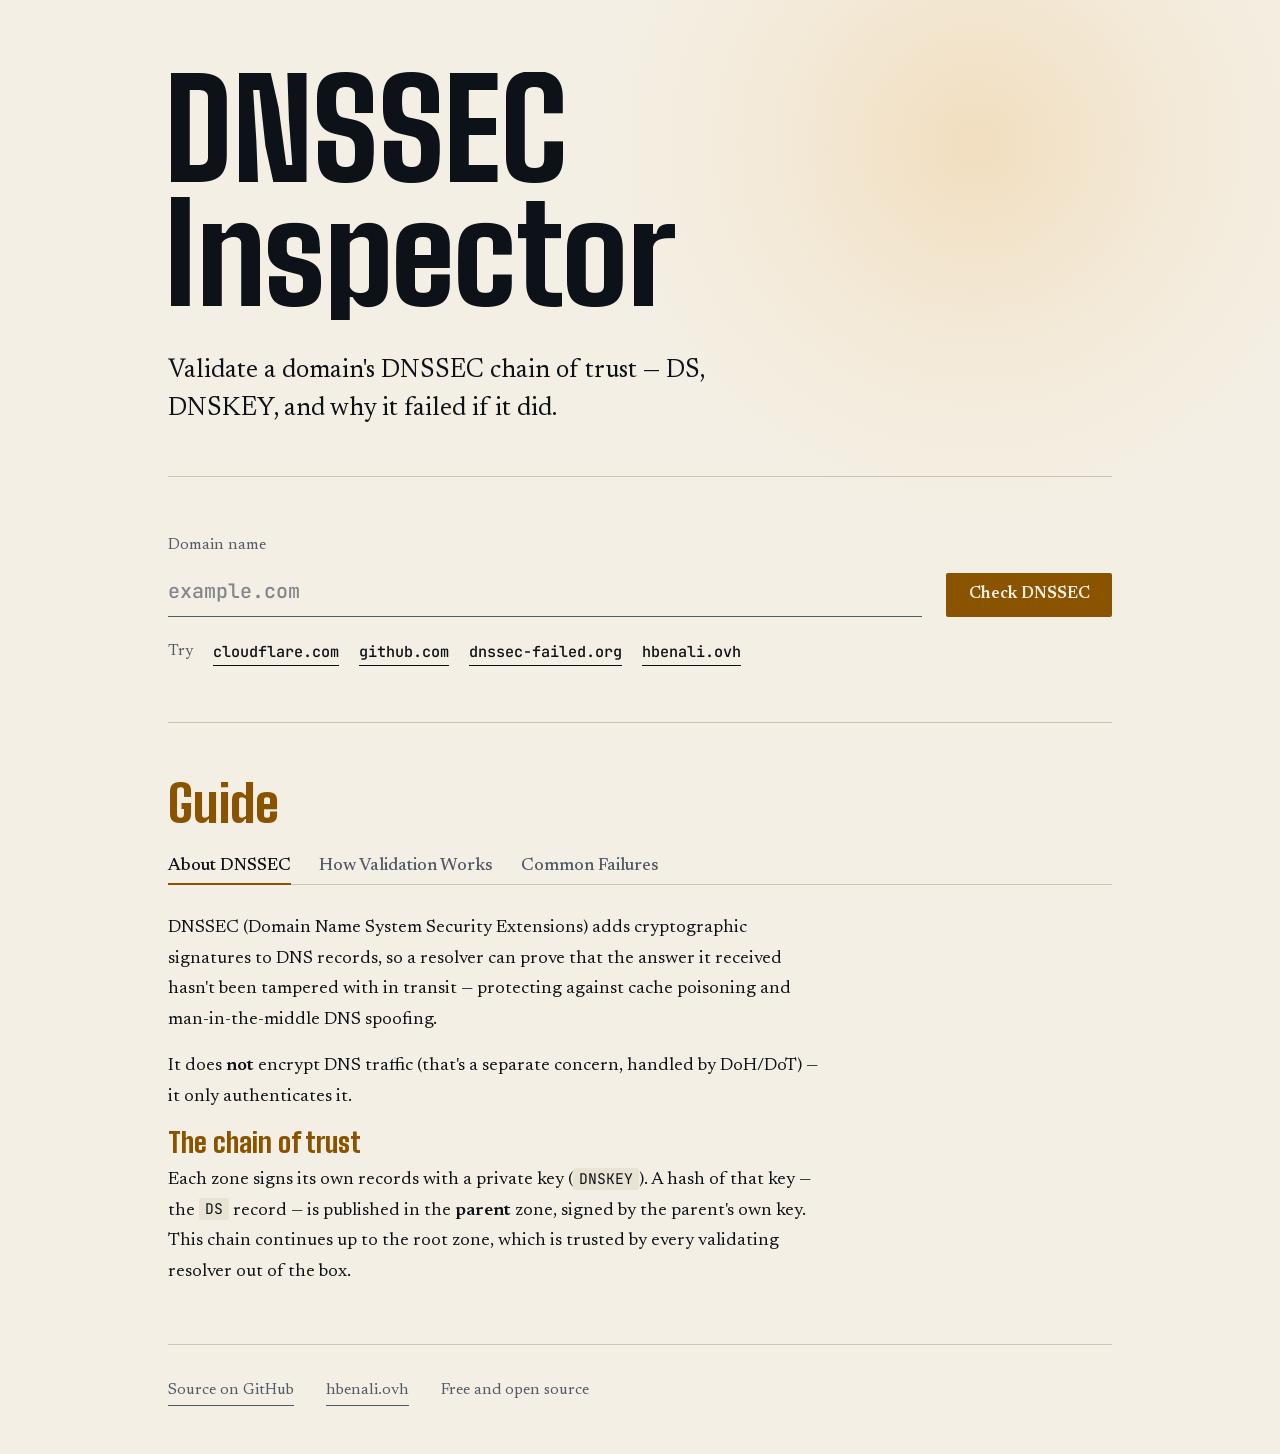
==== commit 6ae7f9ed: "feat: follow the system light/dark setting Dark stays the default and the identity. When the system " ====
--- a/index.html
+++ b/index.html
@@ -35,7 +35,9 @@
     <link rel="icon" type="image/svg+xml" href="/favicon.svg">
     <link rel="alternate icon" href="/favicon.ico">
     <link rel="apple-touch-icon" href="/apple-touch-icon.png">
-    <meta name="theme-color" content="#0c1218">
+    <meta name="color-scheme" content="dark light">
+    <meta name="theme-color" content="#0c1218" media="(prefers-color-scheme: dark)">
+    <meta name="theme-color" content="#f4efe4" media="(prefers-color-scheme: light)">
     <link rel="manifest" href="/manifest.json">
     <meta name="mobile-web-app-capable" content="yes">
     <meta name="apple-mobile-web-app-capable" content="yes">
@@ -76,7 +78,7 @@
 
     <link rel="preload" as="font" type="font/woff2" href="/fonts/big-shoulders-latin-wght.woff2" crossorigin>
     <link rel="preload" as="font" type="font/woff2" href="/fonts/newsreader-latin-wght.woff2" crossorigin>
-    <link rel="stylesheet" href="/site.css?v=3">
+    <link rel="stylesheet" href="/site.css?v=4">
 </head>
 <body>
     <header class="hero wrap">
--- a/site.css
+++ b/site.css
@@ -14,6 +14,9 @@
     --sodium: #e9a23b;
     --verdigris: #5db7a0;
     --fail: #e5776f;
+    --glow: rgba(233, 162, 59, 0.2);
+    --glow-soft: rgba(233, 162, 59, 0.06);
+    --wash: rgba(23, 33, 43, 0.6);
 
     --display: 'Big Shoulders', 'Arial Narrow', Impact, sans-serif;
     --serif: 'Newsreader', Georgia, serif;
@@ -21,6 +24,25 @@
 
     --gutter: clamp(1.5rem, 4vw, 2.5rem);
     color-scheme: dark;
+}
+
+/* Light: follows the system setting, no toggle. Dark above is the default and the identity.
+   Contrast on --ink (page) / --slate (surface): text 16:1, muted 6.0/5.4, accent 5.5/4.9, ok 5.2/4.7, fail 5.7/5.1. */
+@media (prefers-color-scheme: light) {
+    :root {
+        --ink: #f4efe4;
+        --slate: #e9e3d4;
+        --line: #cbc3b0;
+        --bone: #0c1218;
+        --mist: #4f5b67;
+        --sodium: #8a5300;
+        --verdigris: #1b7058;
+        --fail: #b3261e;
+        --glow: rgba(233, 162, 59, 0.22);
+        --glow-soft: rgba(233, 162, 59, 0.07);
+        --wash: rgba(233, 227, 212, 0.7);
+        color-scheme: light;
+    }
 }
 
 *, *::before, *::after { box-sizing: border-box; margin: 0; padding: 0; }
@@ -69,7 +91,7 @@
 .hero::before {
     content: ''; position: absolute; z-index: -1; top: -14rem; right: -12rem;
     width: min(46rem, 140vw); aspect-ratio: 1; border-radius: 50%;
-    background: radial-gradient(closest-side, rgba(233, 162, 59, 0.2), rgba(233, 162, 59, 0.06) 55%, transparent);
+    background: radial-gradient(closest-side, var(--glow), var(--glow-soft) 55%, transparent);
     pointer-events: none;
 }
 .hero h1 { font-size: clamp(3.4rem, 13vw, 8.5rem); margin-left: -0.03em; }
@@ -150,7 +172,7 @@
 }
 .raw-toggle:hover { color: var(--sodium); }
 .raw-json {
-    margin-top: 1rem; border: 1px solid var(--line); background: rgba(23, 33, 43, 0.6); border-radius: 2px;
+    margin-top: 1rem; border: 1px solid var(--line); background: var(--wash); border-radius: 2px;
     padding: 1rem 1.25rem; font: 0.8rem/1.7 var(--mono); white-space: pre-wrap; overflow-wrap: anywhere; max-height: 20rem; overflow-y: auto;
 }
 
@@ -175,13 +197,13 @@
 .nf { min-height: 100vh; display: flex; flex-direction: column; justify-content: center; padding-block: 4rem; position: relative; isolation: isolate; overflow: hidden; max-width: none; }
 .nf::before {
     content: ''; position: absolute; z-index: -1; top: -12rem; right: -10rem; width: min(40rem, 140vw); aspect-ratio: 1; border-radius: 50%;
-    background: radial-gradient(closest-side, rgba(233, 162, 59, 0.2), rgba(233, 162, 59, 0.06) 55%, transparent);
+    background: radial-gradient(closest-side, var(--glow), var(--glow-soft) 55%, transparent);
 }
 .nf-code { font-size: clamp(9rem, 34vw, 24rem); color: var(--sodium); }
 .nf h1 { font-size: clamp(2.8rem, 7vw, 5rem); margin-top: 0.5rem; }
 .nf-lead { margin-top: 1rem; max-width: 40ch; color: var(--mist); font-size: 1.3rem; }
 .nf-links { margin-top: 2rem; display: flex; flex-wrap: wrap; gap: 0.75rem 2rem; font-size: 1.25rem; }
-.nf-log { margin-top: 3rem; max-width: 44rem; overflow-wrap: anywhere; border: 1px solid var(--line); background: rgba(23, 33, 43, 0.6); padding: 1.25rem 1.5rem; font: 0.875rem/1.8 var(--mono); border-radius: 2px; }
+.nf-log { margin-top: 3rem; max-width: 44rem; overflow-wrap: anywhere; border: 1px solid var(--line); background: var(--wash); padding: 1.25rem 1.5rem; font: 0.875rem/1.8 var(--mono); border-radius: 2px; }
 .nf-log .err { color: var(--sodium); }
 .nf-log .dim { color: var(--mist); }
 
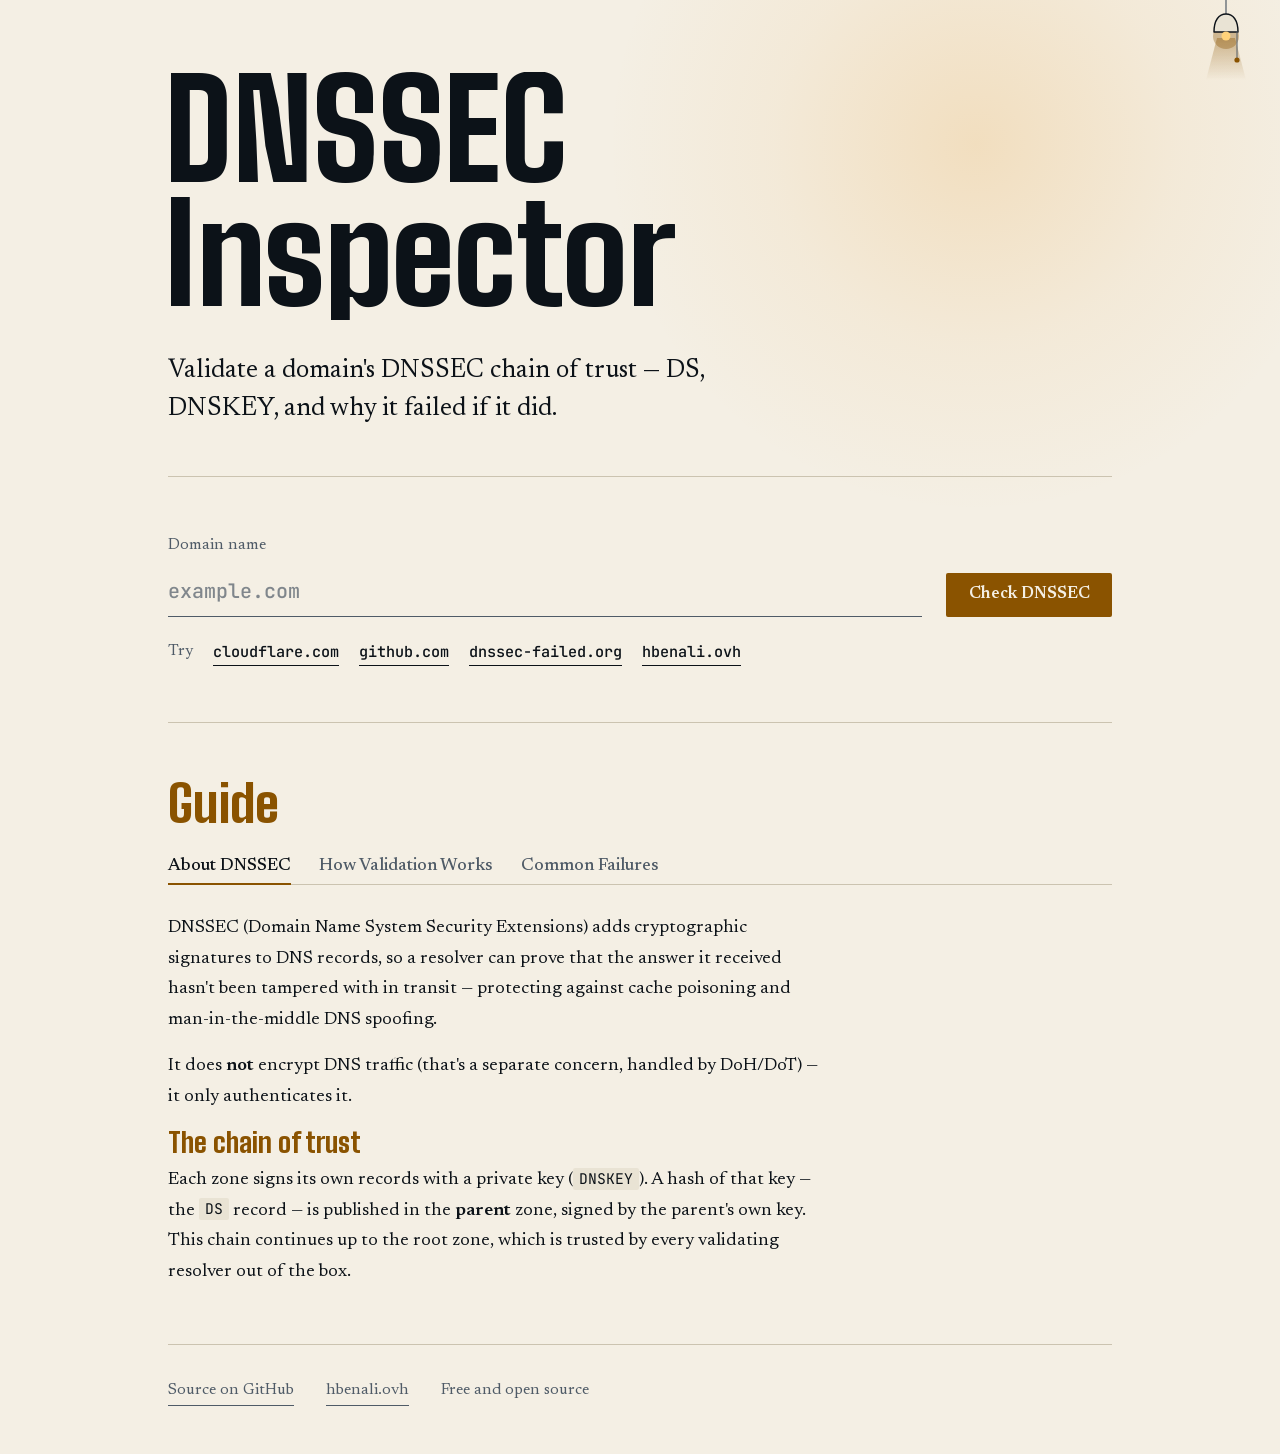
==== commit 5af221b6: "feat: add a pull-cord lamp to switch between light and dark Lamp on is the light theme. The choice i" ====
--- a/index.html
+++ b/index.html
@@ -78,7 +78,8 @@
 
     <link rel="preload" as="font" type="font/woff2" href="/fonts/big-shoulders-latin-wght.woff2" crossorigin>
     <link rel="preload" as="font" type="font/woff2" href="/fonts/newsreader-latin-wght.woff2" crossorigin>
-    <link rel="stylesheet" href="/site.css?v=4">
+    <script src="/theme.js"></script>
+    <link rel="stylesheet" href="/site.css?v=5">
 </head>
 <body>
     <header class="hero wrap">
--- a/site.css
+++ b/site.css
@@ -26,10 +26,10 @@
     color-scheme: dark;
 }
 
-/* Light: follows the system setting, no toggle. Dark above is the default and the identity.
+/* Light: follows the system setting until the lamp (theme.js) is used. Dark above is the default and the identity.
    Contrast on --ink (page) / --slate (surface): text 16:1, muted 6.0/5.4, accent 5.5/4.9, ok 5.2/4.7, fail 5.7/5.1. */
 @media (prefers-color-scheme: light) {
-    :root {
+    :root:not([data-theme="dark"]) {
         --ink: #f4efe4;
         --slate: #e9e3d4;
         --line: #cbc3b0;
@@ -44,6 +44,20 @@
         color-scheme: light;
     }
 }
+:root[data-theme="light"] {
+    --ink: #f4efe4;
+    --slate: #e9e3d4;
+    --line: #cbc3b0;
+    --bone: #0c1218;
+    --mist: #4f5b67;
+    --sodium: #8a5300;
+    --verdigris: #1b7058;
+    --fail: #b3261e;
+    --glow: rgba(233, 162, 59, 0.22);
+    --glow-soft: rgba(233, 162, 59, 0.07);
+    --wash: rgba(233, 227, 212, 0.7);
+    color-scheme: light;
+}
 
 *, *::before, *::after { box-sizing: border-box; margin: 0; padding: 0; }
 
@@ -215,3 +229,53 @@
 @media (prefers-reduced-motion: reduce) {
     *, *::before, *::after { animation-duration: 0.01ms !important; animation-delay: 0s !important; transition-duration: 0.01ms !important; }
 }
+
+/* ---- Theme lamp: pull-cord switch (see theme.js). Lamp on = light theme. ---- */
+.theme-lamp {
+    position: absolute; /* scrolls away with the page; fixed on pages with a fixed bar, see below */
+    top: 0;
+    inset-inline-end: clamp(0.75rem, 3vw, 2rem);
+    z-index: 1000;
+    display: block;
+    width: 2.75rem;
+    height: 5.25rem;
+    padding: 0;
+    border: 0;
+    background: none;
+    cursor: pointer;
+    -webkit-tap-highlight-color: transparent;
+}
+/* Pages with a fixed top bar or fixed top-right controls: the lamp stays visible and the bar
+   reserves room for it (lamp offset + lamp width + gap), so it never covers a link. */
+html:has(.bar-inner) .theme-lamp,
+html:has(.controls) .theme-lamp { position: fixed; }
+.bar-inner { padding-inline-end: calc(clamp(0.75rem, 3vw, 2rem) + 2.75rem + 0.75rem); }
+.controls { right: calc(clamp(0.75rem, 3vw, 2rem) + 2.75rem + 0.75rem); }
+.theme-lamp svg { display: block; width: 100%; height: 100%; overflow: visible; pointer-events: none; }
+.lamp-wire { stroke: var(--mist); stroke-width: 1.2; }
+.lamp-shade { fill: var(--slate); stroke: var(--bone); stroke-width: 1.4; stroke-linejoin: round; }
+.lamp-bulb { fill: var(--line); transition: fill 0.4s; }
+.lamp-halo { fill: var(--sodium); opacity: 0; transition: opacity 0.5s; }
+.lamp-cone { fill: url(#lamp-cone); opacity: 0; transition: opacity 0.5s; }
+.lamp-stop-a { stop-color: var(--sodium); stop-opacity: 0.38; }
+.lamp-stop-b { stop-color: var(--sodium); stop-opacity: 0; }
+.lamp-cord { stroke: var(--mist); stroke-width: 1; }
+.lamp-bead { fill: var(--sodium); }
+.theme-lamp[data-on="true"] .lamp-bulb { fill: #ffd27a; }
+.theme-lamp[data-on="true"] .lamp-halo { opacity: 0.35; }
+.theme-lamp[data-on="true"] .lamp-cone { opacity: 1; }
+.lamp-swing { transform-box: view-box; transform-origin: 22px 0; animation: lamp-swing 0.9s ease-out; }
+.lamp-pull { animation: lamp-pull 0.45s cubic-bezier(0.3, 1.6, 0.5, 1); }
+@keyframes lamp-swing { 20% { transform: rotate(-5deg); } 45% { transform: rotate(3.5deg); } 70% { transform: rotate(-1.5deg); } }
+@keyframes lamp-pull { 35% { transform: translateY(10px); } }
+
+/* The theme switch is a plain cross-fade of the whole page. */
+html.theme-vt::view-transition-old(root) { animation: 0.45s ease both lamp-fade-out; }
+html.theme-vt::view-transition-new(root) { animation: 0.45s ease both lamp-fade-in; }
+@keyframes lamp-fade-out { to { opacity: 0; } }
+@keyframes lamp-fade-in { from { opacity: 0; } }
+
+@media (prefers-reduced-motion: reduce) {
+    .lamp-swing, .lamp-pull { animation: none; }
+    .lamp-bulb, .lamp-halo, .lamp-cone { transition: none; }
+}
